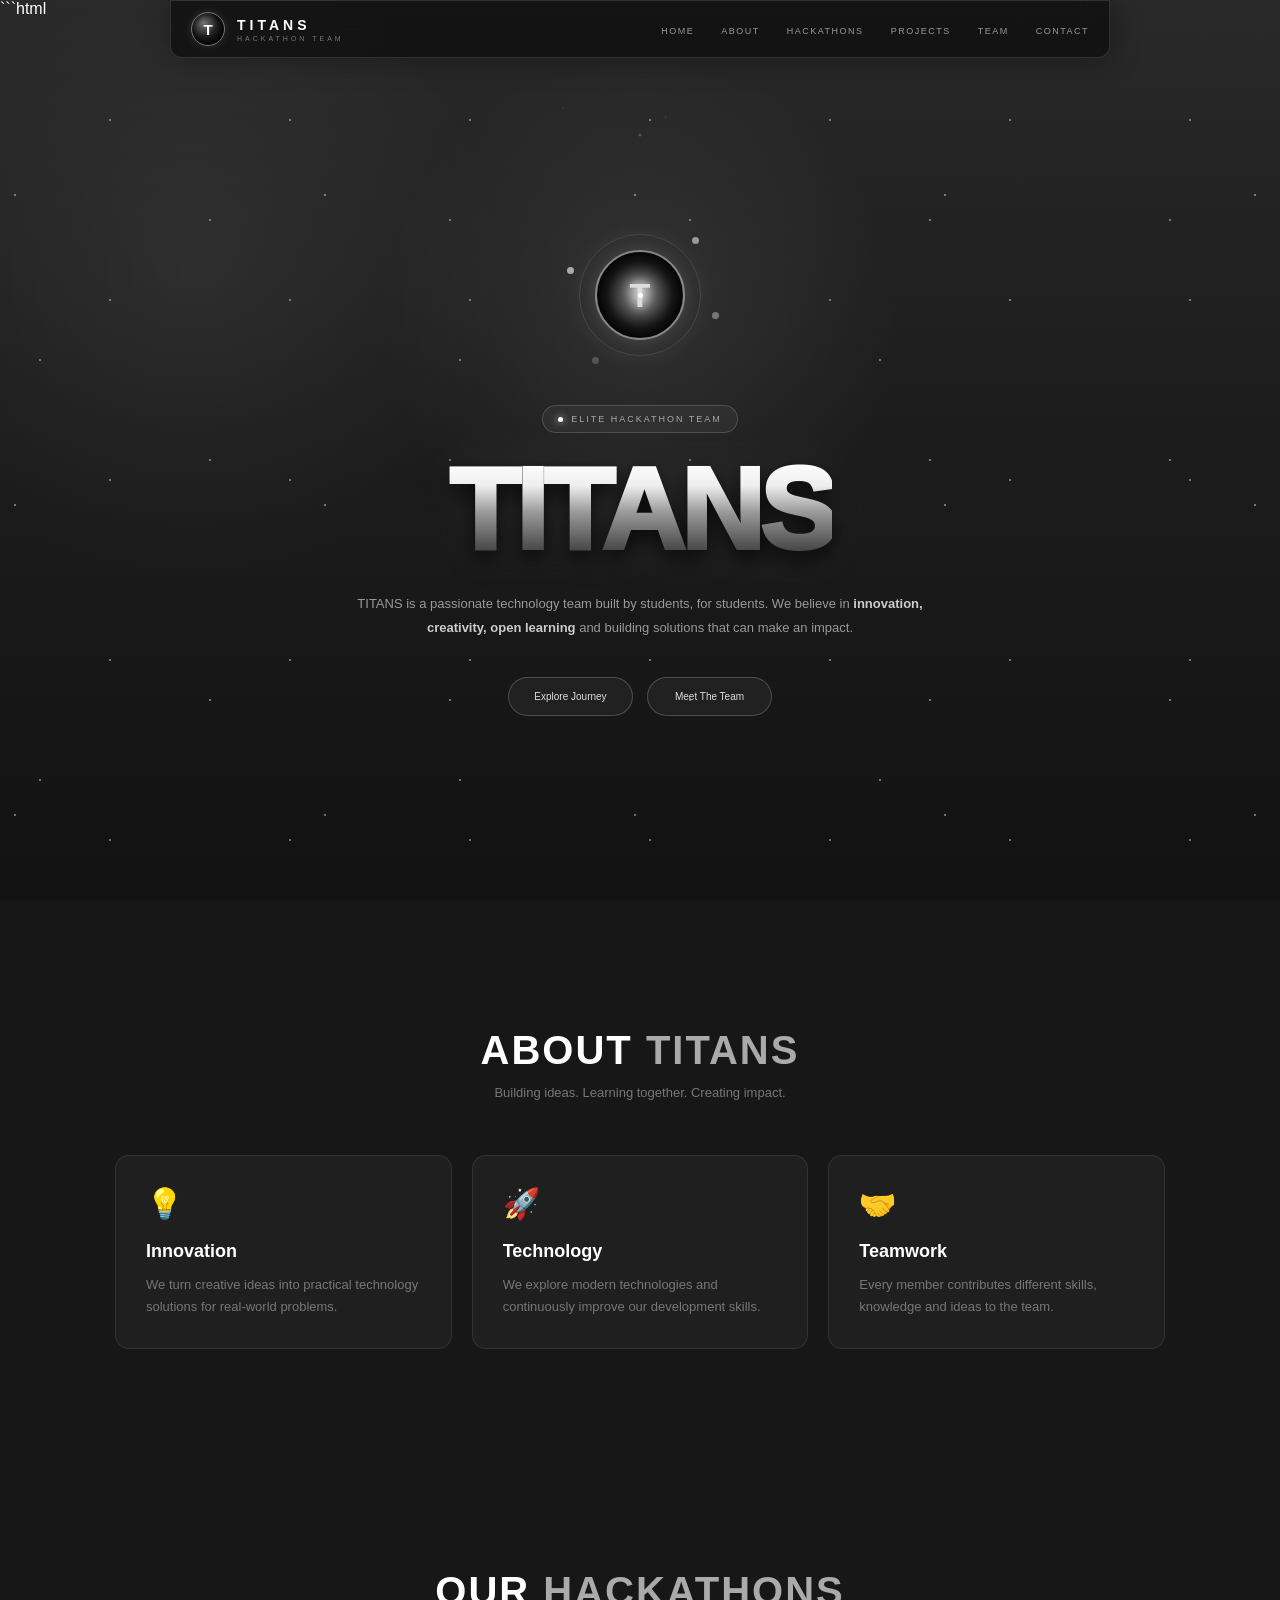
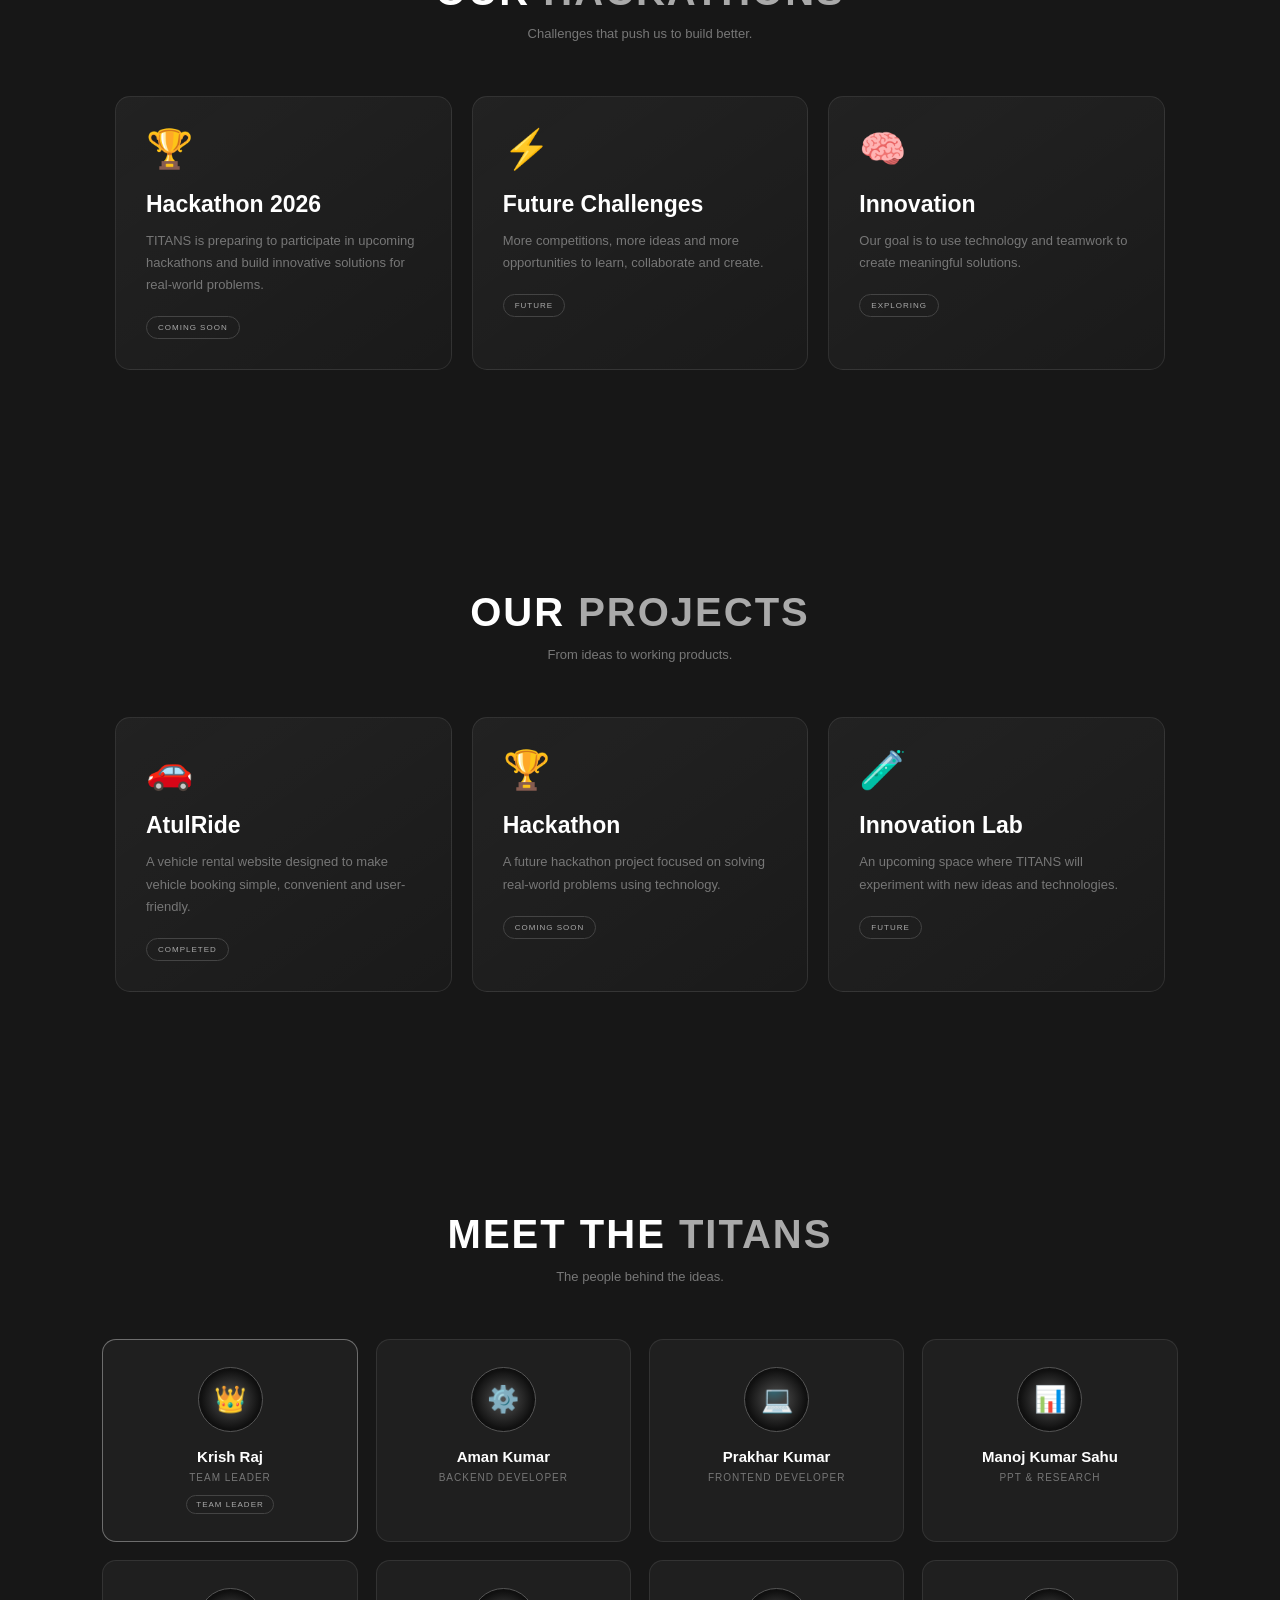
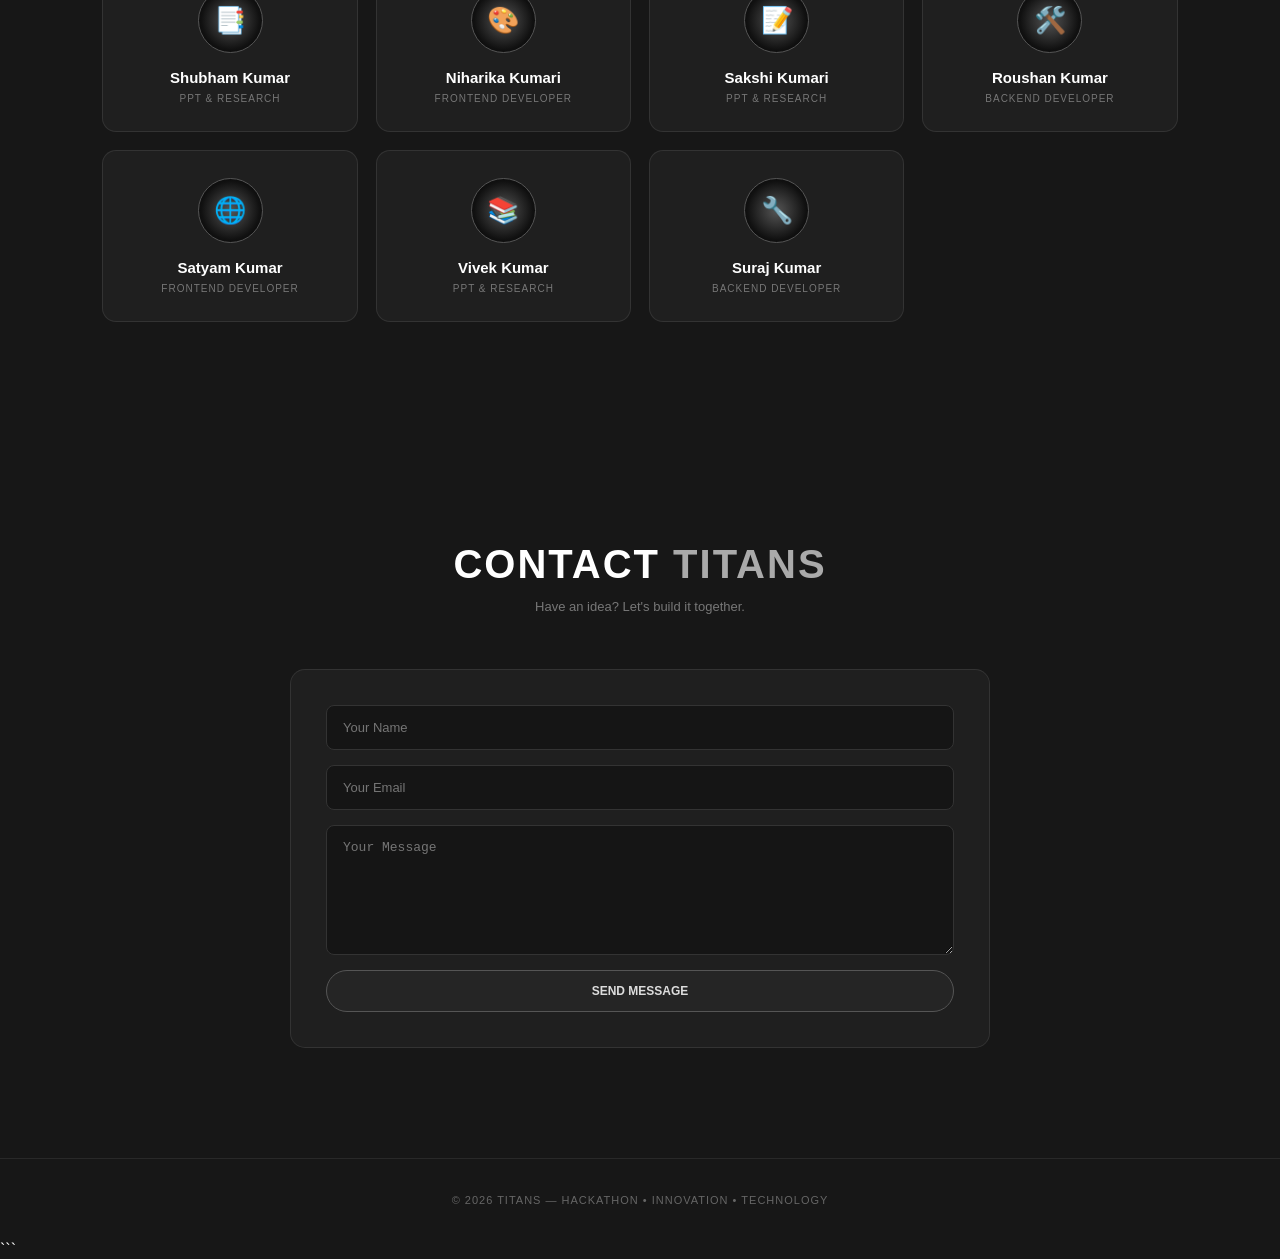
==== index.html @ f6b1144b "Add files via upload" ====
```html
<!DOCTYPE html>
<html lang="en">
<head>
    <meta charset="UTF-8">
    <meta name="viewport" content="width=device-width, initial-scale=1.0">

    <title>TITANS | Hackathon Team</title>

    <style>
        * {
            margin: 0;
            padding: 0;
            box-sizing: border-box;
            scroll-behavior: smooth;
        }

        body {
            background: #171717;
            color: #fff;
            font-family: Arial, Helvetica, sans-serif;
            overflow-x: hidden;
        }

        /* =========================
           BACKGROUND
        ========================= */

        body::before {
            content: "";
            position: fixed;
            inset: 0;
            z-index: -5;

            background:
                radial-gradient(
                    circle at 50% 35%,
                    rgba(255,255,255,0.08),
                    transparent 30%
                ),
                radial-gradient(
                    circle at 15% 30%,
                    rgba(255,255,255,0.06),
                    transparent 25%
                ),
                linear-gradient(
                    180deg,
                    #292929 0%,
                    #1d1d1d 45%,
                    #121212 100%
                );
        }

        body::after {
            content: "";
            position: fixed;
            inset: 0;
            z-index: -4;
            opacity: 0.22;

            background-image:
                linear-gradient(
                    rgba(255,255,255,0.035) 1px,
                    transparent 1px
                ),
                linear-gradient(
                    90deg,
                    rgba(255,255,255,0.035) 1px,
                    transparent 1px
                );

            background-size: 60px 60px;

            mask-image: linear-gradient(
                to bottom,
                black,
                transparent 80%
            );
        }

        /* =========================
           STARS
        ========================= */

        .stars,
        .stars::before,
        .stars::after {
            position: fixed;
            inset: 0;
            content: "";
            pointer-events: none;
            z-index: -2;
        }

        .stars {
            background-image:
                radial-gradient(circle, white 1px, transparent 1.5px),
                radial-gradient(circle, white 1px, transparent 1.5px),
                radial-gradient(circle, white 1px, transparent 1.5px),
                radial-gradient(circle, white 1px, transparent 1.5px);

            background-size:
                180px 180px,
                240px 240px,
                310px 310px,
                420px 420px;

            background-position:
                20px 30px,
                90px 100px,
                170px 40px,
                250px 150px;

            opacity: 0.4;

            animation: starsMove 25s linear infinite;
        }

        .stars::before {
            background:
                radial-gradient(
                    circle at 50% 15%,
                    rgba(255,255,255,0.8),
                    transparent 2px
                ),
                radial-gradient(
                    circle at 52% 13%,
                    rgba(255,255,255,0.6),
                    transparent 1px
                ),
                radial-gradient(
                    circle at 44% 12%,
                    rgba(255,255,255,0.5),
                    transparent 1px
                );
        }

        @keyframes starsMove {
            from {
                transform: translateY(0);
            }

            to {
                transform: translateY(80px);
            }
        }

        /* =========================
           NAVBAR
        ========================= */

        nav {
            position: fixed;
            top: 0;
            left: 50%;
            transform: translateX(-50%);

            width: min(940px, 92%);
            height: 58px;

            display: flex;
            align-items: center;
            justify-content: space-between;

            padding: 0 20px;

            background: rgba(15,15,15,0.78);
            backdrop-filter: blur(15px);

            border: 1px solid rgba(255,255,255,0.13);
            border-radius: 0 0 12px 12px;

            box-shadow:
                0 0 30px rgba(0,0,0,0.35);

            z-index: 1000;
        }

        .nav-brand {
            display: flex;
            align-items: center;
            gap: 12px;
        }

        .mini-logo {
            width: 34px;
            height: 34px;

            display: flex;
            align-items: center;
            justify-content: center;

            border-radius: 50%;

            background:
                radial-gradient(
                    circle at 35% 30%,
                    #777,
                    #222 45%,
                    #080808 75%
                );

            border: 1px solid #777;

            box-shadow:
                inset 0 0 10px #000,
                0 0 10px rgba(255,255,255,0.12);

            font-size: 15px;
            font-weight: bold;
        }

        .brand-text h3 {
            font-size: 14px;
            letter-spacing: 4px;
            font-weight: 800;
        }

        .brand-text span {
            display: block;
            margin-top: 2px;

            font-size: 7px;
            letter-spacing: 3px;

            color: #777;
        }

        .nav-links {
            display: flex;
            align-items: center;
            gap: 27px;

            list-style: none;
        }

        .nav-links a {
            color: #999;
            text-decoration: none;

            font-size: 9px;
            letter-spacing: 1.5px;

            transition: 0.3s;
        }

        .nav-links a:hover {
            color: #fff;
        }

        .menu {
            display: none;
            color: #aaa;
            font-size: 22px;
            cursor: pointer;
        }

        /* =========================
           HERO
        ========================= */

        .hero {
            min-height: 100vh;

            display: flex;
            flex-direction: column;
            align-items: center;
            justify-content: center;

            text-align: center;

            padding: 100px 20px 70px;

            position: relative;
        }

        .hero-logo {
            position: relative;

            width: 90px;
            height: 90px;

            display: flex;
            align-items: center;
            justify-content: center;

            margin-bottom: 65px;

            border-radius: 50%;

            background:
                radial-gradient(
                    circle,
                    #aaa 0%,
                    #555 28%,
                    #1c1c1c 55%,
                    #080808 75%
                );

            border: 2px solid #888;

            box-shadow:
                0 0 20px rgba(255,255,255,0.15),
                inset 0 0 25px #000;

            animation: floatingLogo 4s ease-in-out infinite;
        }

        .hero-logo::before {
            content: "";

            position: absolute;

            width: 120px;
            height: 120px;

            border-radius: 50%;

            border: 1px solid rgba(255,255,255,0.12);

            box-shadow:
                0 0 25px rgba(255,255,255,0.05);
        }

        .hero-logo::after {
            content: "";

            position: absolute;

            width: 5px;
            height: 5px;

            background: #fff;

            border-radius: 50%;

            box-shadow:
                -70px -25px 0 1px #aaa,
                75px 20px 0 1px #777,
                -45px 65px 0 1px #555,
                55px -55px 0 1px #999;
        }

        .logo-symbol {
            font-size: 34px;
            font-weight: 900;

            color: #ddd;

            text-shadow:
                0 0 12px #fff,
                0 0 25px rgba(255,255,255,0.3);
        }

        @keyframes floatingLogo {
            0%, 100% {
                transform: translateY(0) rotate(0deg);
            }

            50% {
                transform: translateY(-10px) rotate(3deg);
            }
        }

        .badge {
            display: inline-flex;
            align-items: center;
            gap: 8px;

            padding: 8px 15px;

            margin-bottom: 28px;

            border: 1px solid rgba(255,255,255,0.16);

            border-radius: 30px;

            background: rgba(255,255,255,0.045);

            color: #aaa;

            font-size: 9px;
            letter-spacing: 2px;
        }

        .badge-dot {
            width: 5px;
            height: 5px;

            border-radius: 50%;

            background: #fff;

            box-shadow: 0 0 8px #fff;
        }

        /* =========================
           TITLE
        ========================= */

        .hero-title {
            position: relative;

            font-size: clamp(58px, 9vw, 125px);

            line-height: 0.86;

            font-weight: 1000;

            letter-spacing: -4px;

            text-transform: uppercase;

            background:
                linear-gradient(
                    180deg,
                    #ffffff 0%,
                    #eeeeee 25%,
                    #999999 52%,
                    #333333 100%
                );

            -webkit-background-clip: text;
            -webkit-text-fill-color: transparent;

            filter:
                drop-shadow(0 8px 12px rgba(0,0,0,0.9))
                drop-shadow(0 0 20px rgba(255,255,255,0.08));

            margin-bottom: 32px;

            animation: titleAppear 1.5s ease forwards;
        }

        @keyframes titleAppear {
            from {
                opacity: 0;
                transform: translateY(25px);
            }

            to {
                opacity: 1;
                transform: translateY(0);
            }
        }

        .hero-subtitle {
            max-width: 620px;

            color: #999;

            font-size: 13px;

            line-height: 1.8;

            margin-bottom: 38px;
        }

        .hero-subtitle strong {
            color: #ccc;
        }

        /* =========================
           BUTTONS
        ========================= */

        .hero-buttons {
            display: flex;
            gap: 14px;
            justify-content: center;
            flex-wrap: wrap;
        }

        .btn {
            min-width: 125px;

            padding: 13px 22px;

            border-radius: 30px;

            text-decoration: none;

            font-size: 10px;

            color: #ddd;

            border: 1px solid rgba(255,255,255,0.2);

            background: rgba(255,255,255,0.045);

            transition: 0.35s;
        }

        .btn:hover {
            color: #fff;

            border-color: rgba(255,255,255,0.55);

            background: rgba(255,255,255,0.09);

            transform: translateY(-3px);
        }

        /* =========================
           SECTIONS
        ========================= */

        section:not(.hero) {
            padding: 110px 8%;
        }

        .section-title {
            text-align: center;
            margin-bottom: 55px;
        }

        .section-title h2 {
            font-size: 40px;
            letter-spacing: 2px;
        }

        .section-title h2 span {
            color: #aaa;
        }

        .section-title p {
            color: #777;
            margin-top: 12px;
            font-size: 13px;
        }

        /* =========================
           ABOUT
        ========================= */

        .about-grid {
            max-width: 1050px;
            margin: auto;

            display: grid;
            grid-template-columns: repeat(3, 1fr);

            gap: 20px;
        }

        .glass-card {
            padding: 30px;

            background: rgba(255,255,255,0.035);

            border: 1px solid rgba(255,255,255,0.09);

            border-radius: 14px;

            transition: 0.3s;
        }

        .glass-card:hover {
            border-color: rgba(255,255,255,0.25);
            transform: translateY(-5px);
        }

        .glass-card .icon {
            font-size: 30px;
            margin-bottom: 20px;
        }

        .glass-card h3 {
            margin-bottom: 12px;
            font-size: 18px;
        }

        .glass-card p {
            color: #777;
            font-size: 13px;
            line-height: 1.7;
        }

        /* =========================
           TEAM
        ========================= */

        .team-grid {
            max-width: 1200px;
            margin: auto;

            display: grid;
            grid-template-columns: repeat(4, 1fr);

            gap: 18px;
        }

        .team-card {
            padding: 27px 18px;

            text-align: center;

            background: rgba(255,255,255,0.035);

            border: 1px solid rgba(255,255,255,0.09);

            border-radius: 14px;

            transition: 0.3s;
        }

        .team-card:hover {
            transform: translateY(-6px);
            border-color: rgba(255,255,255,0.3);
        }

        .avatar {
            width: 65px;
            height: 65px;

            margin: auto auto 16px;

            display: flex;
            align-items: center;
            justify-content: center;

            border-radius: 50%;

            background:
                radial-gradient(
                    circle,
                    #555,
                    #111 65%,
                    #000
                );

            border: 1px solid #555;

            font-size: 26px;
        }

        .team-card h3 {
            font-size: 15px;
            margin-bottom: 7px;
        }

        .role {
            font-size: 10px;
            letter-spacing: 1px;
            color: #777;
        }

        .leader {
            border-color: rgba(255,255,255,0.35);
        }

        .leader-label {
            display: inline-block;

            margin-top: 12px;

            padding: 4px 9px;

            border: 1px solid #444;
            border-radius: 20px;

            font-size: 8px;
            color: #aaa;
            letter-spacing: 1px;
        }

        /* =========================
           PROJECTS
        ========================= */

        .projects-grid {
            max-width: 1050px;
            margin: auto;

            display: grid;
            grid-template-columns: repeat(3, 1fr);

            gap: 20px;
        }

        .project-card {
            min-height: 270px;

            padding: 30px;

            border-radius: 15px;

            background:
                linear-gradient(
                    145deg,
                    rgba(255,255,255,0.05),
                    rgba(255,255,255,0.015)
                );

            border: 1px solid rgba(255,255,255,0.09);

            transition: 0.35s;
        }

        .project-card:hover {
            transform: translateY(-7px);
            border-color: rgba(255,255,255,0.3);
        }

        .project-icon {
            font-size: 38px;
            margin-bottom: 20px;
        }

        .project-card h3 {
            font-size: 23px;
            margin-bottom: 12px;
        }

        .project-card p {
            color: #777;
            font-size: 13px;
            line-height: 1.7;
            margin-bottom: 20px;
        }

        .status {
            display: inline-block;

            padding: 6px 11px;

            border-radius: 20px;

            font-size: 8px;
            letter-spacing: 1px;

            border: 1px solid #444;

            color: #aaa;
        }

        /* =========================
           CONTACT
        ========================= */

        .contact-box {
            max-width: 700px;
            margin: auto;

            padding: 35px;

            background: rgba(255,255,255,0.035);

            border: 1px solid rgba(255,255,255,0.09);

            border-radius: 15px;
        }

        .contact-form {
            display: grid;
            gap: 15px;
        }

        .contact-form input,
        .contact-form textarea {
            width: 100%;

            padding: 14px 16px;

            background: #151515;

            border: 1px solid #333;

            border-radius: 8px;

            color: #fff;

            outline: none;

            font-size: 13px;
        }

        .contact-form input:focus,
        .contact-form textarea:focus {
            border-color: #666;
        }

        .contact-form textarea {
            min-height: 130px;
            resize: vertical;
        }

        .contact-form button {
            cursor: pointer;

            padding: 13px;

            border-radius: 25px;

            border: 1px solid #555;

            background: #252525;

            color: #ddd;

            font-size: 12px;
            font-weight: bold;
        }

        .contact-form button:hover {
            background: #333;
        }

        /* =========================
           FOOTER
        ========================= */

        footer {
            padding: 35px;

            text-align: center;

            border-top: 1px solid rgba(255,255,255,0.08);

            color: #666;

            font-size: 11px;

            letter-spacing: 1px;
        }

        /* =========================
           MOBILE
        ========================= */

        @media(max-width: 850px) {

            nav {
                width: 94%;
            }

            .nav-links {
                display: none;

                position: absolute;

                top: 60px;
                left: 0;

                width: 100%;

                flex-direction: column;

                padding: 15px;

                background: rgba(25,25,25,0.98);

                border: 1px solid #333;

                border-radius: 10px;

                gap: 0;
            }

            .nav-links.active {
                display: flex;
            }

            .nav-links li {
                padding: 13px;
                text-align: center;
            }

            .menu {
                display: block;
            }

            .hero-logo {
                margin-bottom: 45px;
            }

            .hero-title {
                font-size: clamp(50px, 15vw, 90px);
                letter-spacing: -3px;
            }

            .about-grid,
            .projects-grid {
                grid-template-columns: 1fr;
            }

            .team-grid {
                grid-template-columns: repeat(2, 1fr);
            }
        }

        @media(max-width: 500px) {

            .brand-text h3 {
                font-size: 12px;
            }

            .brand-text span {
                font-size: 6px;
            }

            .hero-title {
                font-size: 55px;
            }

            .hero-subtitle {
                font-size: 12px;
            }

            .team-grid {
                grid-template-columns: 1fr;
            }

            section:not(.hero) {
                padding: 80px 5%;
            }
        }
    </style>
</head>

<body>

    <div class="stars"></div>

    <!-- =========================
         NAVBAR
    ========================= -->

    <nav>

        <div class="nav-brand">

            <div class="mini-logo">
                T
            </div>

            <div class="brand-text">

                <h3>TITANS</h3>

                <span>
                    HACKATHON TEAM
                </span>

            </div>

        </div>

        <div
            class="menu"
            onclick="toggleMenu()"
        >
            ☰
        </div>

        <ul
            class="nav-links"
            id="navLinks"
        >

            <li>
                <a href="#home">HOME</a>
            </li>

            <li>
                <a href="#about">ABOUT</a>
            </li>

            <li>
                <a href="#hackathons">HACKATHONS</a>
            </li>

            <li>
                <a href="#projects">PROJECTS</a>
            </li>

            <li>
                <a href="#team">TEAM</a>
            </li>

            <li>
                <a href="#contact">CONTACT</a>
            </li>

        </ul>

    </nav>


    <!-- =========================
         HOME
    ========================= -->

    <section
        class="hero"
        id="home"
    >

        <div class="hero-logo">

            <div class="logo-symbol">
                T
            </div>

        </div>

        <div class="badge">

            <span class="badge-dot"></span>

            ELITE HACKATHON TEAM

        </div>

        <h1 class="hero-title">
            TITANS
        </h1>

        <p class="hero-subtitle">

            TITANS is a passionate technology team built by students,
            for students. We believe in
            <strong>
                innovation, creativity, open learning
            </strong>
            and building solutions that can make an impact.

        </p>

        <div class="hero-buttons">

            <a
                href="#projects"
                class="btn btn-primary"
            >
                Explore Journey
            </a>

            <a
                href="#team"
                class="btn"
            >
                Meet The Team
            </a>

        </div>

    </section>


    <!-- =========================
         ABOUT
    ========================= -->

    <section id="about">

        <div class="section-title">

            <h2>
                ABOUT <span>TITANS</span>
            </h2>

            <p>
                Building ideas. Learning together. Creating impact.
            </p>

        </div>

        <div class="about-grid">

            <div class="glass-card">

                <div class="icon">💡</div>

                <h3>
                    Innovation
                </h3>

                <p>
                    We turn creative ideas into practical technology
                    solutions for real-world problems.
                </p>

            </div>

            <div class="glass-card">

                <div class="icon">🚀</div>

                <h3>
                    Technology
                </h3>

                <p>
                    We explore modern technologies and continuously
                    improve our development skills.
                </p>

            </div>

            <div class="glass-card">

                <div class="icon">🤝</div>

                <h3>
                    Teamwork
                </h3>

                <p>
                    Every member contributes different skills,
                    knowledge and ideas to the team.
                </p>

            </div>

        </div>

    </section>


    <!-- =========================
         HACKATHONS
    ========================= -->

    <section id="hackathons">

        <div class="section-title">

            <h2>
                OUR <span>HACKATHONS</span>
            </h2>

            <p>
                Challenges that push us to build better.
            </p>

        </div>

        <div class="projects-grid">

            <div class="project-card">

                <div class="project-icon">
                    🏆
                </div>

                <h3>
                    Hackathon 2026
                </h3>

                <p>
                    TITANS is preparing to participate in upcoming
                    hackathons and build innovative solutions
                    for real-world problems.
                </p>

                <span class="status">
                    COMING SOON
                </span>

            </div>

            <div class="project-card">

                <div class="project-icon">
                    ⚡
                </div>

                <h3>
                    Future Challenges
                </h3>

                <p>
                    More competitions, more ideas and more opportunities
                    to learn, collaborate and create.
                </p>

                <span class="status">
                    FUTURE
                </span>

            </div>

            <div class="project-card">

                <div class="project-icon">
                    🧠
                </div>

                <h3>
                    Innovation
                </h3>

                <p>
                    Our goal is to use technology and teamwork to
                    create meaningful solutions.
                </p>

                <span class="status">
                    EXPLORING
                </span>

            </div>

        </div>

    </section>


    <!-- =========================
         PROJECTS
    ========================= -->

    <section id="projects">

        <div class="section-title">

            <h2>
                OUR <span>PROJECTS</span>
            </h2>

            <p>
                From ideas to working products.
            </p>

        </div>

        <div class="projects-grid">

            <div class="project-card">

                <div class="project-icon">
                    🚗
                </div>

                <h3>
                    AtulRide
                </h3>

                <p>
                    A vehicle rental website designed to make
                    vehicle booking simple, convenient and user-friendly.
                </p>

                <span class="status">
                    COMPLETED
                </span>

            </div>

            <div class="project-card">

                <div class="project-icon">
                    🏆
                </div>

                <h3>
                    Hackathon
                </h3>

                <p>
                    A future hackathon project focused on solving
                    real-world problems using technology.
                </p>

                <span class="status">
                    COMING SOON
                </span>

            </div>

            <div class="project-card">

                <div class="project-icon">
                    🧪
                </div>

                <h3>
                    Innovation Lab
                </h3>

                <p>
                    An upcoming space where TITANS will experiment
                    with new ideas and technologies.
                </p>

                <span class="status">
                    FUTURE
                </span>

            </div>

        </div>

    </section>


    <!-- =========================
         TEAM
    ========================= -->

    <section id="team">

        <div class="section-title">

            <h2>
                MEET THE <span>TITANS</span>
            </h2>

            <p>
                The people behind the ideas.
            </p>

        </div>

        <div class="team-grid">

            <div class="team-card leader">

                <div class="avatar">
                    👑
                </div>

                <h3>
                    Krish Raj
                </h3>

                <div class="role">
                    TEAM LEADER
                </div>

                <span class="leader-label">
                    TEAM LEADER
                </span>

            </div>

            <div class="team-card">

                <div class="avatar">⚙️</div>

                <h3>Aman Kumar</h3>

                <div class="role">
                    BACKEND DEVELOPER
                </div>

            </div>

            <div class="team-card">

                <div class="avatar">💻</div>

                <h3>Prakhar Kumar</h3>

                <div class="role">
                    FRONTEND DEVELOPER
                </div>

            </div>

            <div class="team-card">

                <div class="avatar">📊</div>

                <h3>Manoj Kumar Sahu</h3>

                <div class="role">
                    PPT & RESEARCH
                </div>

            </div>

            <div class="team-card">

                <div class="avatar">📑</div>

                <h3>Shubham Kumar</h3>

                <div class="role">
                    PPT & RESEARCH
                </div>

            </div>

            <div class="team-card">

                <div class="avatar">🎨</div>

                <h3>Niharika Kumari</h3>

                <div class="role">
                    FRONTEND DEVELOPER
                </div>

            </div>

            <div class="team-card">

                <div class="avatar">📝</div>

                <h3>Sakshi Kumari</h3>

                <div class="role">
                    PPT & RESEARCH
                </div>

            </div>

            <div class="team-card">

                <div class="avatar">🛠️</div>

                <h3>Roushan Kumar</h3>

                <div class="role">
                    BACKEND DEVELOPER
                </div>

            </div>

            <div class="team-card">

                <div class="avatar">🌐</div>

                <h3>Satyam Kumar</h3>

                <div class="role">
                    FRONTEND DEVELOPER
                </div>

            </div>

            <div class="team-card">

                <div class="avatar">📚</div>

                <h3>Vivek Kumar</h3>

                <div class="role">
                    PPT & RESEARCH
                </div>

            </div>

            <div class="team-card">

                <div class="avatar">🔧</div>

                <h3>Suraj Kumar</h3>

                <div class="role">
                    BACKEND DEVELOPER
                </div>

            </div>

        </div>

    </section>


    <!-- =========================
         REAL CONTACT
    ========================= -->

    <section id="contact">

        <div class="section-title">

            <h2>
                CONTACT <span>TITANS</span>
            </h2>

            <p>
                Have an idea? Let's build it together.
            </p>

        </div>


        <div class="contact-box">

            <!--
                IMPORTANT:
                Replace YOUR_EMAIL@gmail.com
                with the email where you want to receive messages.
            -->

            <form
                class="contact-form"
                action="https://formsubmit.co/YOUR_EMAIL@gmail.com"
                method="POST"
            >

                <!-- FormSubmit Settings -->

                <input
                    type="hidden"
                    name="_subject"
                    value="New Message from TITANS Website"
                >

                <input
                    type="hidden"
                    name="_captcha"
                    value="false"
                >

                <input
                    type="hidden"
                    name="_template"
                    value="table"
                >

                <input
                    type="hidden"
                    name="_next"
                    value="https://formsubmit.co/thank-you"
                >


                <!-- User Information -->

                <input
                    type="text"
                    name="name"
                    placeholder="Your Name"
                    required
                >

                <input
                    type="email"
                    name="email"
                    placeholder="Your Email"
                    required
                >

                <textarea
                    name="message"
                    placeholder="Your Message"
                    required
                ></textarea>


                <button type="submit">
                    SEND MESSAGE
                </button>

            </form>

        </div>

    </section>


    <!-- =========================
         FOOTER
    ========================= -->

    <footer>

        © 2026 TITANS —
        HACKATHON • INNOVATION • TECHNOLOGY

    </footer>


    <!-- =========================
         JAVASCRIPT
    ========================= -->

    <script>

        function toggleMenu() {

            document
                .getElementById("navLinks")
                .classList
                .toggle("active");

        }


        document
            .querySelectorAll(".nav-links a")
            .forEach(function(link) {

                link.addEventListener(
                    "click",
                    function() {

                        document
                            .getElementById("navLinks")
                            .classList
                            .remove("active");

                    }
                );

            });

    </script>

</body>
</html>
```
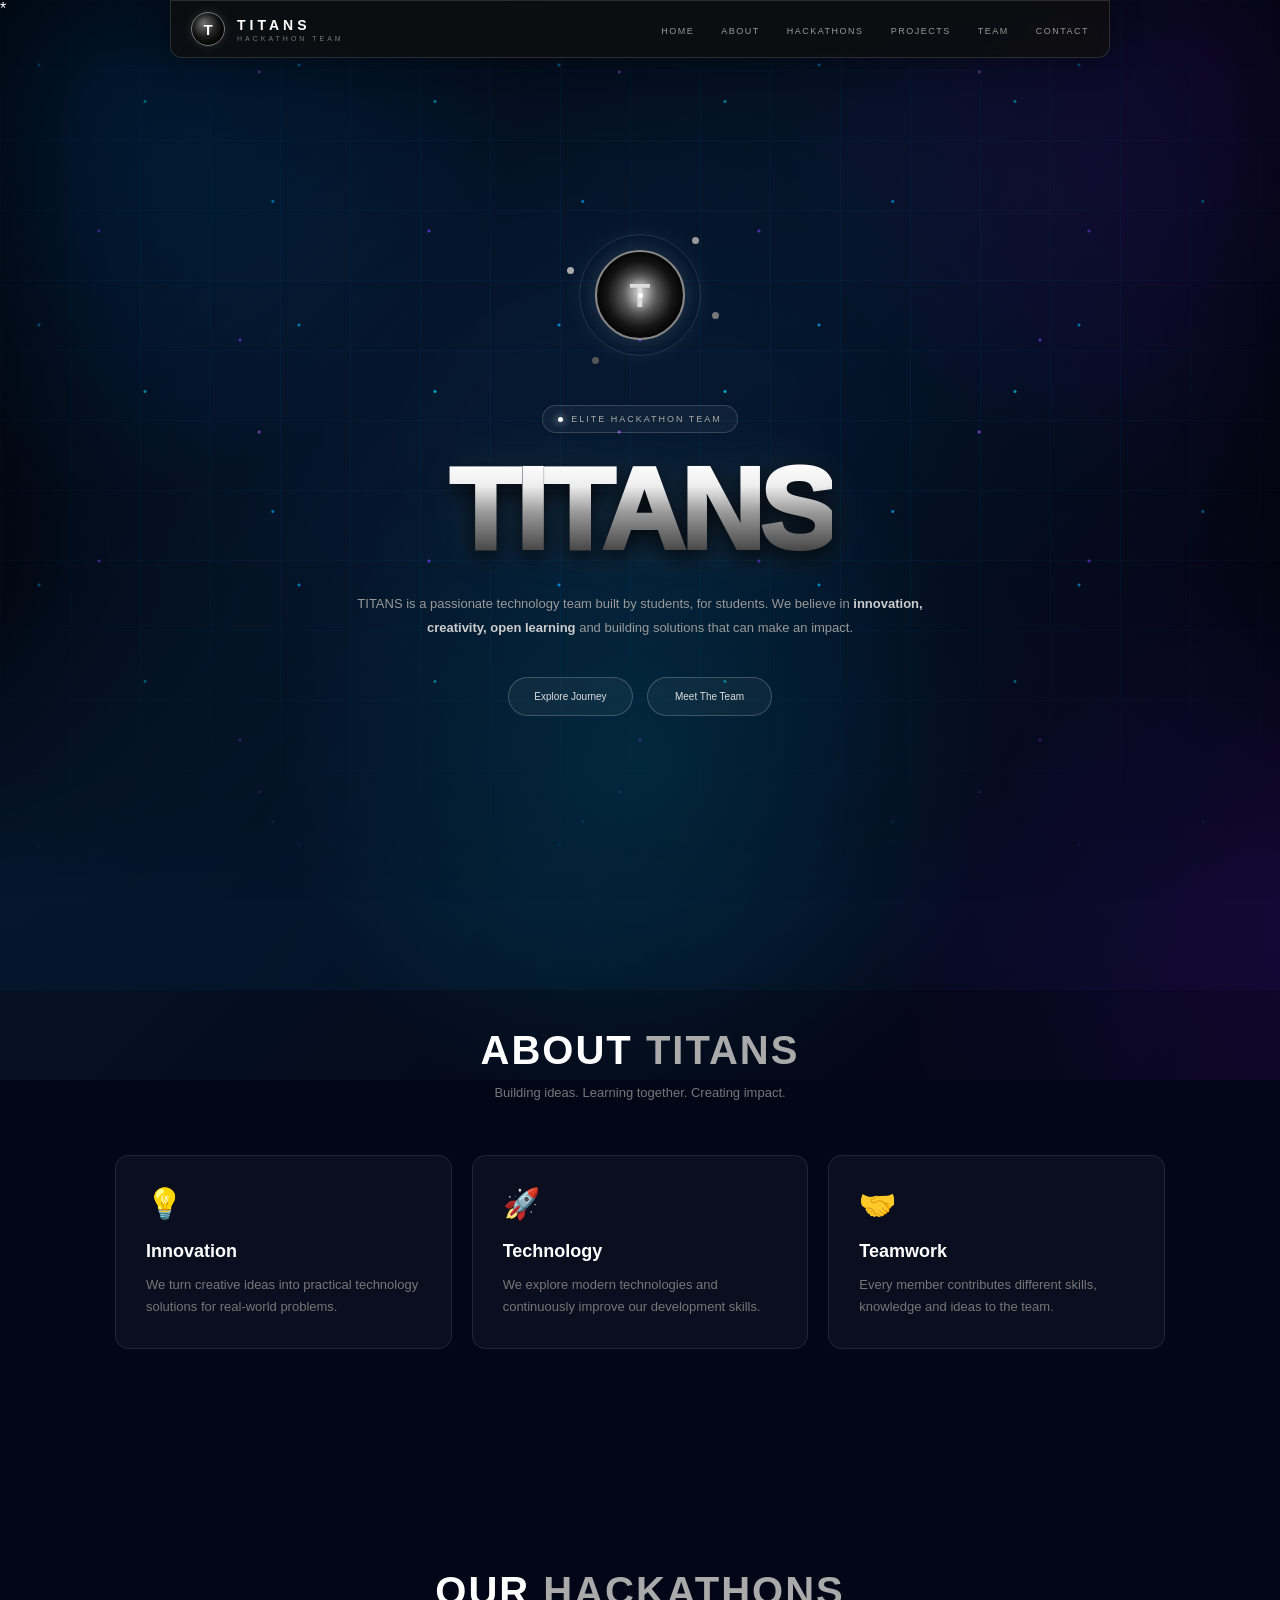
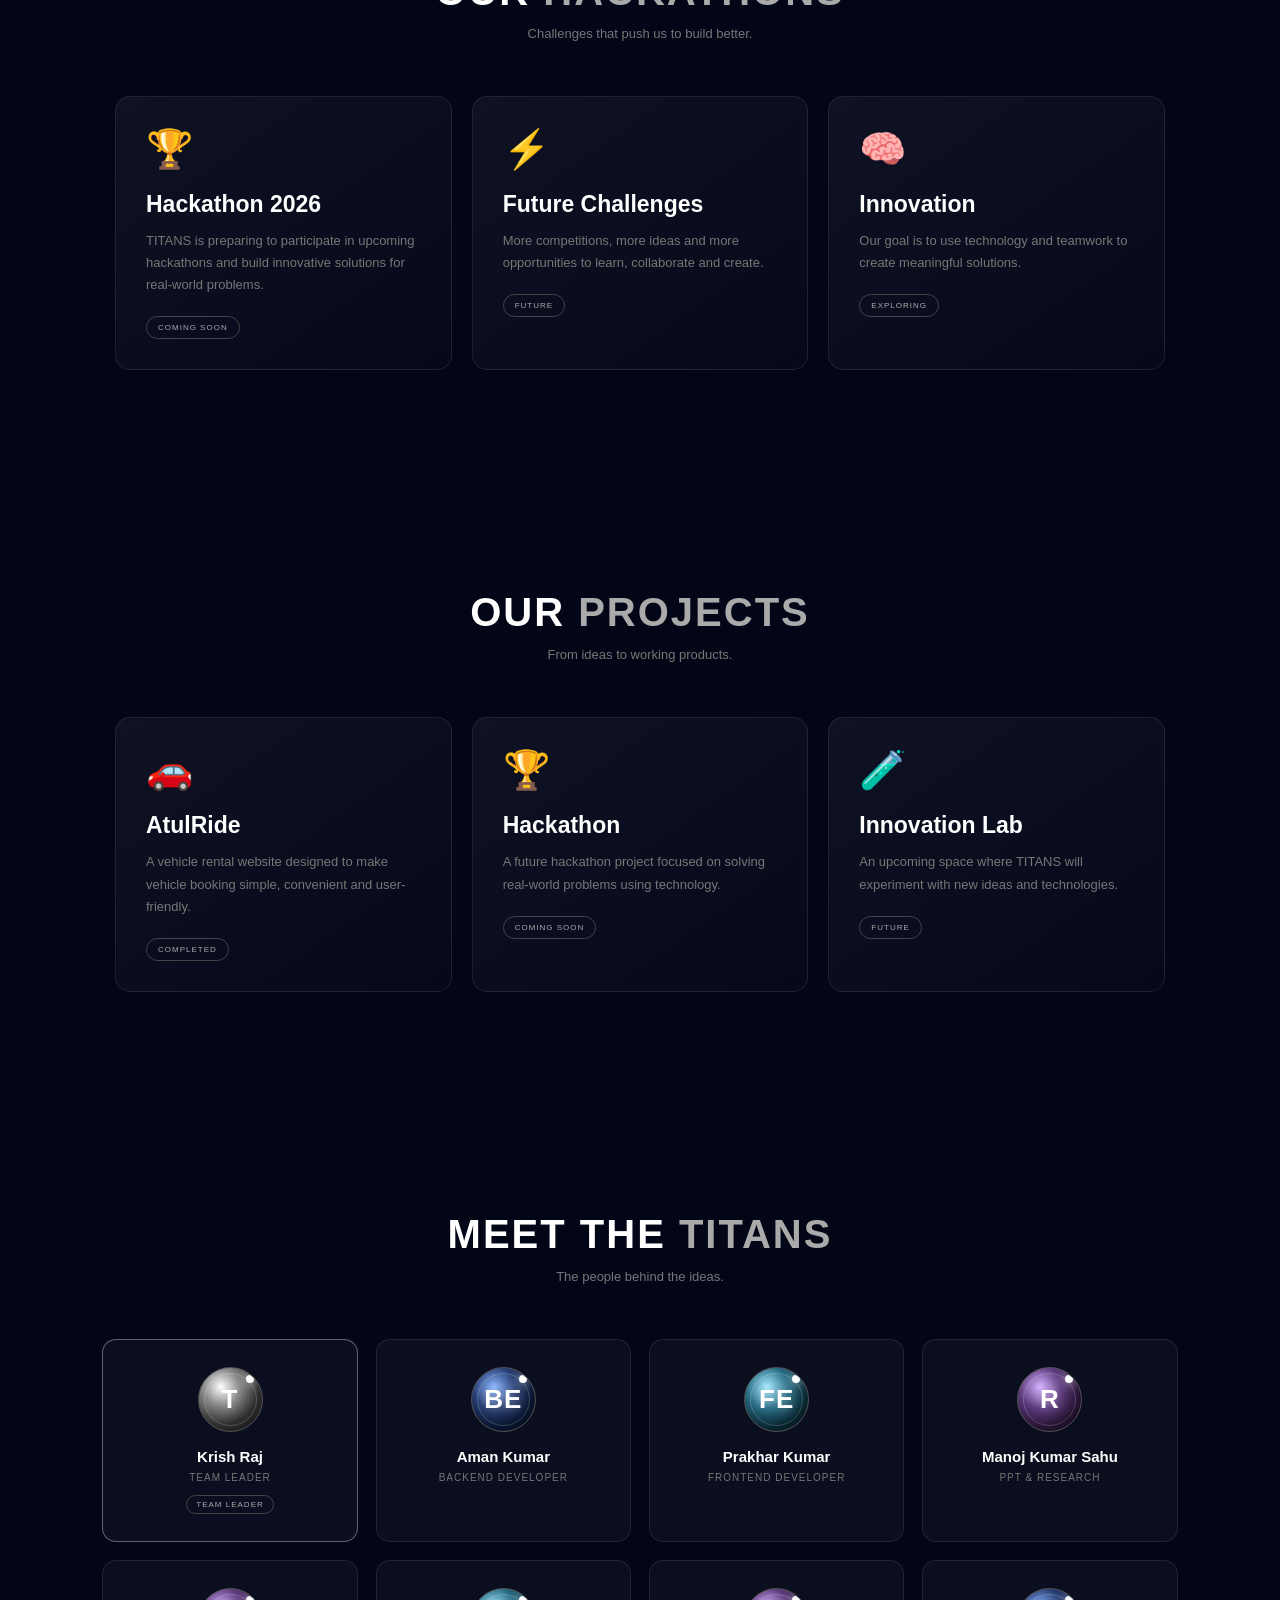
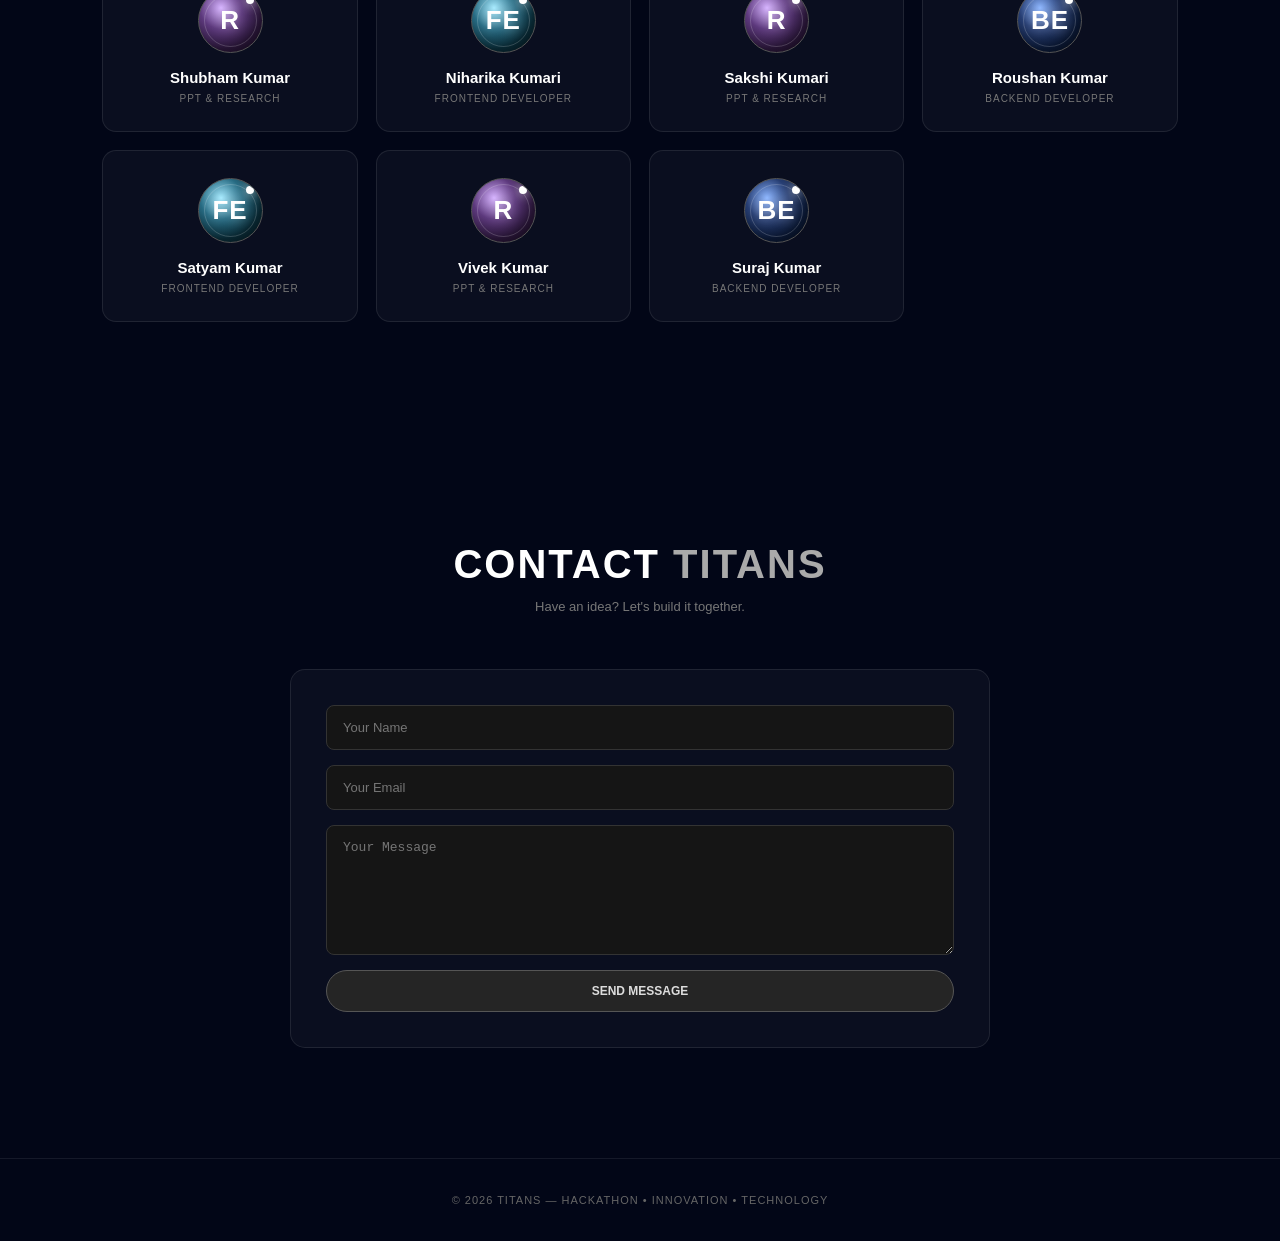
==== commit bd0a0c2e: "Add files via upload" ====
--- a/index.html
+++ b/index.html
@@ -1,4 +1,4 @@
-```html
+*
 <!DOCTYPE html>
 <html lang="en">
 <head>
@@ -16,70 +16,111 @@
         }
 
         body {
-            background: #171717;
+            background: #020617;
             color: #fff;
             font-family: Arial, Helvetica, sans-serif;
             overflow-x: hidden;
         }
 
         /* =========================
-           BACKGROUND
+           PREMIUM ANIMATED BACKGROUND
         ========================= */
 
         body::before {
             content: "";
             position: fixed;
-            inset: 0;
+            inset: -20%;
             z-index: -5;
 
             background:
                 radial-gradient(
-                    circle at 50% 35%,
-                    rgba(255,255,255,0.08),
-                    transparent 30%
+                    circle at 20% 20%,
+                    rgba(0, 140, 255, 0.22),
+                    transparent 24%
                 ),
                 radial-gradient(
-                    circle at 15% 30%,
-                    rgba(255,255,255,0.06),
+                    circle at 82% 18%,
+                    rgba(130, 0, 255, 0.20),
+                    transparent 25%
+                ),
+                radial-gradient(
+                    circle at 50% 75%,
+                    rgba(0, 210, 255, 0.13),
+                    transparent 28%
+                ),
+                radial-gradient(
+                    circle at 90% 85%,
+                    rgba(80, 20, 180, 0.16),
                     transparent 25%
                 ),
                 linear-gradient(
-                    180deg,
-                    #292929 0%,
-                    #1d1d1d 45%,
-                    #121212 100%
+                    135deg,
+                    #020617 0%,
+                    #071329 42%,
+                    #030817 72%,
+                    #09031b 100%
                 );
+
+            animation: backgroundPulse 12s ease-in-out infinite alternate;
         }
 
         body::after {
             content: "";
             position: fixed;
-            inset: 0;
+            inset: -10%;
             z-index: -4;
-            opacity: 0.22;
-
-            background-image:
+            pointer-events: none;
+
+            background:
                 linear-gradient(
-                    rgba(255,255,255,0.035) 1px,
-                    transparent 1px
+                    115deg,
+                    transparent 0%,
+                    rgba(0, 174, 255, 0.05) 25%,
+                    transparent 45%
                 ),
                 linear-gradient(
-                    90deg,
-                    rgba(255,255,255,0.035) 1px,
-                    transparent 1px
+                    295deg,
+                    transparent 30%,
+                    rgba(150, 0, 255, 0.05) 55%,
+                    transparent 75%
                 );
 
-            background-size: 60px 60px;
-
-            mask-image: linear-gradient(
-                to bottom,
-                black,
-                transparent 80%
-            );
+            background-size: 220% 220%, 240% 240%;
+            animation: energyMove 16s linear infinite;
+        }
+
+        @keyframes backgroundPulse {
+            0% {
+                transform: scale(1);
+                filter: hue-rotate(0deg);
+            }
+
+            50% {
+                transform: scale(1.05);
+            }
+
+            100% {
+                transform: scale(1.1);
+                filter: hue-rotate(10deg);
+            }
+        }
+
+        @keyframes energyMove {
+            0% {
+                background-position: 0% 50%, 100% 50%;
+            }
+
+            50% {
+                background-position: 100% 50%, 0% 50%;
+            }
+
+            100% {
+                background-position: 0% 50%, 100% 50%;
+            }
         }
 
         /* =========================
-           STARS
+           ANIMATED TECH GRID
         ========================= */
 
         .stars,
@@ -89,60 +130,103 @@
             inset: 0;
             content: "";
             pointer-events: none;
+        }
+
+        .stars {
+            z-index: -3;
+
+            background-image:
+                linear-gradient(
+                    rgba(0, 174, 255, 0.055) 1px,
+                    transparent 1px
+                ),
+                linear-gradient(
+                    90deg,
+                    rgba(0, 174, 255, 0.055) 1px,
+                    transparent 1px
+                );
+
+            background-size: 70px 70px;
+
+            mask-image: linear-gradient(
+                to bottom,
+                black 0%,
+                black 65%,
+                transparent 100%
+            );
+
+            animation: gridMove 10s linear infinite;
+        }
+
+        .stars::before {
             z-index: -2;
-        }
-
-        .stars {
-            background-image:
-                radial-gradient(circle, white 1px, transparent 1.5px),
-                radial-gradient(circle, white 1px, transparent 1.5px),
-                radial-gradient(circle, white 1px, transparent 1.5px),
-                radial-gradient(circle, white 1px, transparent 1.5px);
+
+            background:
+                radial-gradient(circle at 15% 25%, #00aaff 0 1px, transparent 2px),
+                radial-gradient(circle at 30% 70%, #7c3cff 0 1px, transparent 2px),
+                radial-gradient(circle at 50% 35%, #00d9ff 0 1px, transparent 2px),
+                radial-gradient(circle at 72% 20%, #a855f7 0 1px, transparent 2px),
+                radial-gradient(circle at 88% 65%, #00aaff 0 1px, transparent 2px),
+                radial-gradient(circle at 60% 85%, #7c3cff 0 1px, transparent 2px);
 
             background-size:
-                180px 180px,
-                240px 240px,
+                260px 260px,
+                330px 330px,
+                290px 290px,
+                360px 360px,
                 310px 310px,
-                420px 420px;
-
-            background-position:
-                20px 30px,
-                90px 100px,
-                170px 40px,
-                250px 150px;
-
-            opacity: 0.4;
-
-            animation: starsMove 25s linear infinite;
-        }
-
-        .stars::before {
+                400px 400px;
+
+            opacity: 0.75;
+            animation: particlesMove 18s linear infinite;
+        }
+
+        .stars::after {
+            z-index: -1;
+
             background:
                 radial-gradient(
-                    circle at 50% 15%,
-                    rgba(255,255,255,0.8),
-                    transparent 2px
-                ),
-                radial-gradient(
-                    circle at 52% 13%,
-                    rgba(255,255,255,0.6),
-                    transparent 1px
-                ),
-                radial-gradient(
-                    circle at 44% 12%,
-                    rgba(255,255,255,0.5),
-                    transparent 1px
+                    ellipse at center,
+                    transparent 20%,
+                    rgba(0, 0, 0, 0.38) 85%
                 );
-        }
-
-        @keyframes starsMove {
+
+            box-shadow:
+                inset 0 0 180px rgba(0, 0, 0, 0.75);
+        }
+
+        @keyframes gridMove {
             from {
-                transform: translateY(0);
+                background-position: 0 0, 0 0;
             }
 
             to {
-                transform: translateY(80px);
-            }
+                background-position: 0 140px, 140px 0;
+            }
+        }
+
+        @keyframes particlesMove {
+            0% {
+                transform: translate3d(0, 0, 0) scale(1);
+            }
+
+            50% {
+                transform: translate3d(30px, -35px, 0) scale(1.08);
+            }
+
+            100% {
+                transform: translate3d(-20px, -75px, 0) scale(1);
+            }
+        }
+
+        /* =========================
+           FLOATING GLOW ORBS
+        ========================= */
+
+        .stars {
+            box-shadow:
+                0 0 120px rgba(0, 140, 255, 0.08),
+                0 0 220px rgba(120, 0, 255, 0.06);
         }
 
         /* =========================
@@ -610,6 +694,12 @@
         }
 
         .avatar {
+            position: relative;
+            overflow: hidden;
+            font-family: Arial, Helvetica, sans-serif;
+            font-weight: 900;
+            letter-spacing: 1px;
+            text-shadow: 0 0 12px rgba(255,255,255,0.35);
             width: 65px;
             height: 65px;
 
@@ -634,6 +724,31 @@
             font-size: 26px;
         }
 
+        .avatar::before {
+            content: "";
+            position: absolute;
+            inset: 5px;
+            border-radius: 50%;
+            border: 1px solid rgba(255,255,255,0.18);
+        }
+
+        .avatar::after {
+            content: "";
+            position: absolute;
+            width: 8px;
+            height: 8px;
+            top: 7px;
+            right: 8px;
+            border-radius: 50%;
+            background: #fff;
+            box-shadow: 0 0 12px #fff;
+        }
+
+        .leader-avatar { background: radial-gradient(circle at 35% 30%, #ffffff, #8a8a8a 30%, #303030 62%, #050505 100%); }
+        .backend-avatar { background: radial-gradient(circle at 35% 30%, #8ab4ff, #263d72 35%, #09152e 68%, #02050b 100%); }
+        .frontend-avatar { background: radial-gradient(circle at 35% 30%, #a5eaff, #276b83 35%, #08252f 68%, #02080b 100%); }
+        .research-avatar { background: radial-gradient(circle at 35% 30%, #d6b3ff, #5d397d 35%, #241331 68%, #08030c 100%); }
+
         .team-card h3 {
             font-size: 15px;
             margin-bottom: 7px;
@@ -1317,8 +1432,8 @@
 
             <div class="team-card leader">
 
-                <div class="avatar">
-                    👑
+                <div class="avatar leader-avatar">
+                    T
                 </div>
 
                 <h3>
@@ -1337,7 +1452,7 @@
 
             <div class="team-card">
 
-                <div class="avatar">⚙️</div>
+                <div class="avatar backend-avatar">BE</div>
 
                 <h3>Aman Kumar</h3>
 
@@ -1349,7 +1464,7 @@
 
             <div class="team-card">
 
-                <div class="avatar">💻</div>
+                <div class="avatar frontend-avatar">FE</div>
 
                 <h3>Prakhar Kumar</h3>
 
@@ -1361,7 +1476,7 @@
 
             <div class="team-card">
 
-                <div class="avatar">📊</div>
+                <div class="avatar research-avatar">R</div>
 
                 <h3>Manoj Kumar Sahu</h3>
 
@@ -1373,7 +1488,7 @@
 
             <div class="team-card">
 
-                <div class="avatar">📑</div>
+                <div class="avatar research-avatar">R</div>
 
                 <h3>Shubham Kumar</h3>
 
@@ -1385,7 +1500,7 @@
 
             <div class="team-card">
 
-                <div class="avatar">🎨</div>
+                <div class="avatar frontend-avatar">FE</div>
 
                 <h3>Niharika Kumari</h3>
 
@@ -1397,7 +1512,7 @@
 
             <div class="team-card">
 
-                <div class="avatar">📝</div>
+                <div class="avatar research-avatar">R</div>
 
                 <h3>Sakshi Kumari</h3>
 
@@ -1409,7 +1524,7 @@
 
             <div class="team-card">
 
-                <div class="avatar">🛠️</div>
+                <div class="avatar backend-avatar">BE</div>
 
                 <h3>Roushan Kumar</h3>
 
@@ -1421,7 +1536,7 @@
 
             <div class="team-card">
 
-                <div class="avatar">🌐</div>
+                <div class="avatar frontend-avatar">FE</div>
 
                 <h3>Satyam Kumar</h3>
 
@@ -1433,7 +1548,7 @@
 
             <div class="team-card">
 
-                <div class="avatar">📚</div>
+                <div class="avatar research-avatar">R</div>
 
                 <h3>Vivek Kumar</h3>
 
@@ -1445,7 +1560,7 @@
 
             <div class="team-card">
 
-                <div class="avatar">🔧</div>
+                <div class="avatar backend-avatar">BE</div>
 
                 <h3>Suraj Kumar</h3>
 
@@ -1489,7 +1604,7 @@
 
             <form
                 class="contact-form"
-                action="https://formsubmit.co/YOUR_EMAIL@gmail.com"
+                action="https://formsubmit.co/krishraj778899@gmail.com"
                 method="POST"
             >
 
@@ -1512,13 +1627,6 @@
                     name="_template"
                     value="table"
                 >
-
-                <input
-                    type="hidden"
-                    name="_next"
-                    value="https://formsubmit.co/thank-you"
-                >
-
 
                 <!-- User Information -->
 
@@ -1603,5 +1711,4 @@
     </script>
 
 </body>
-</html>
-```
+</html>
